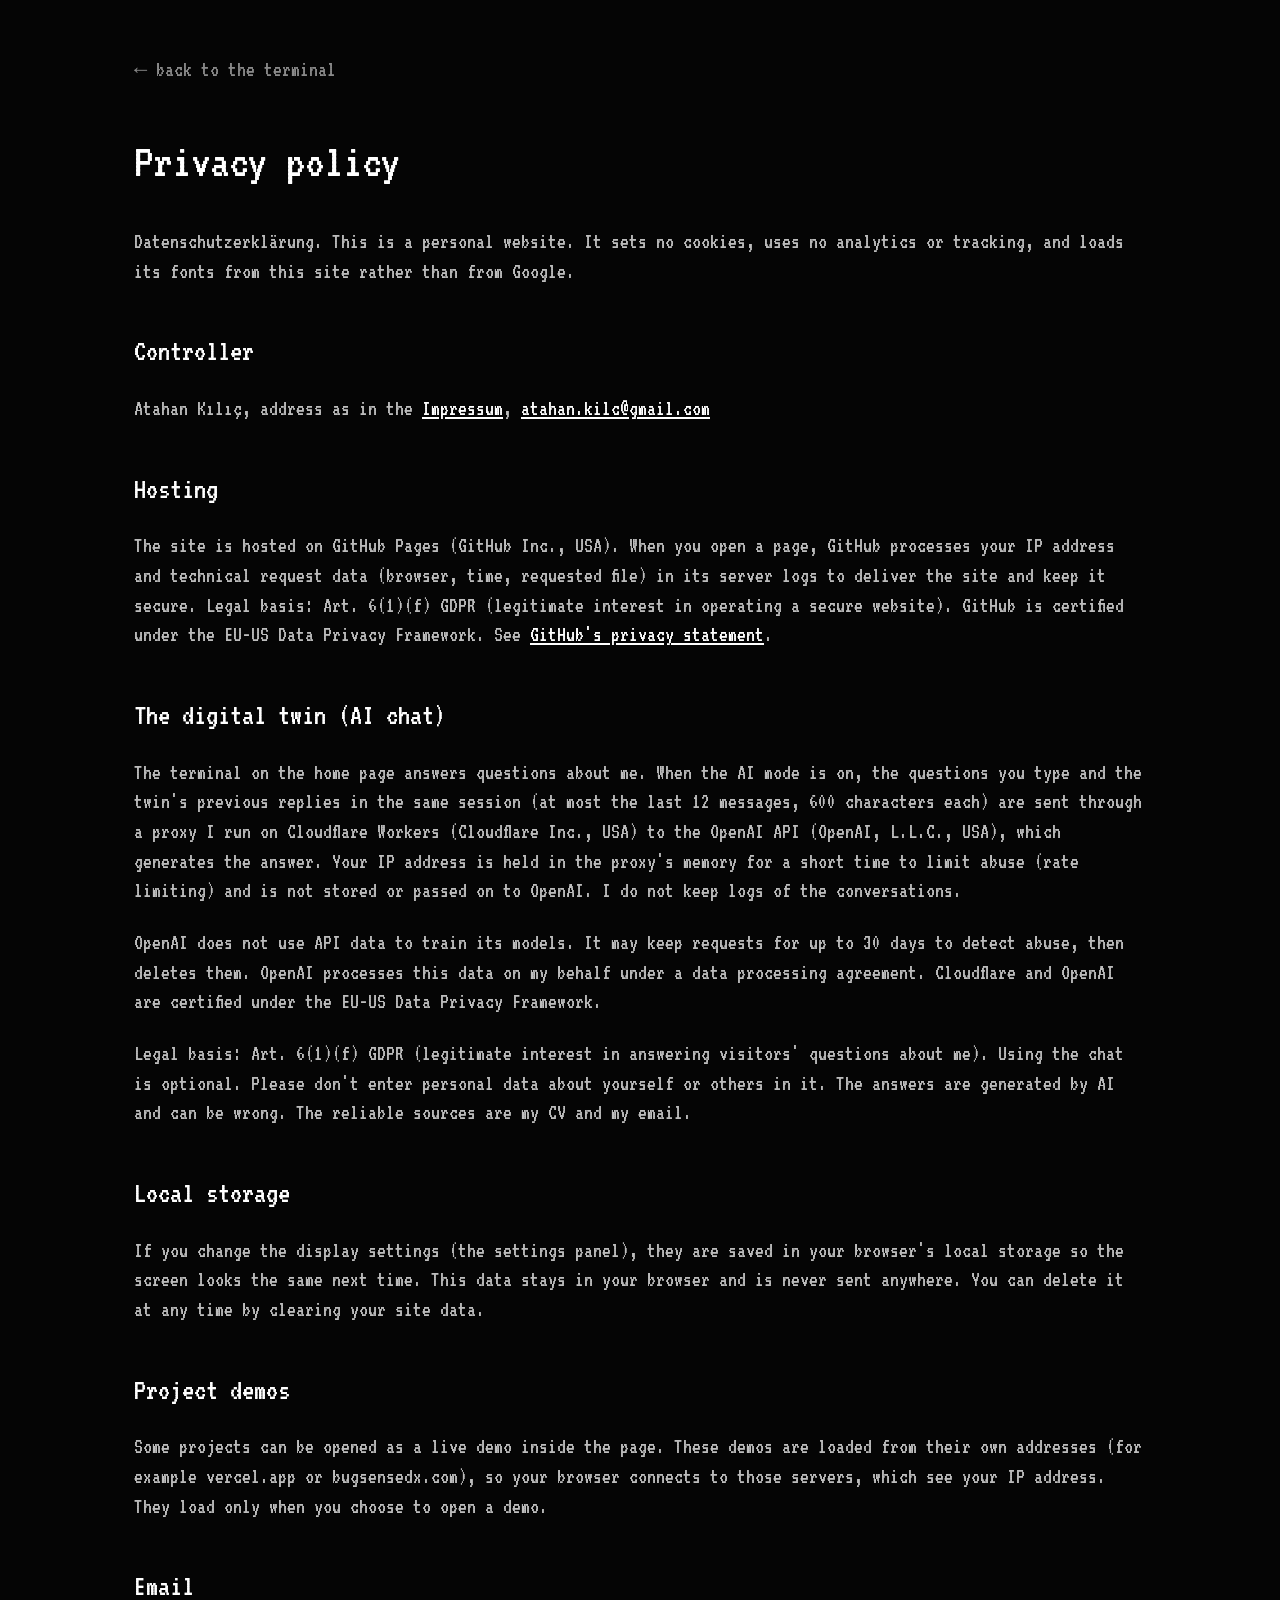
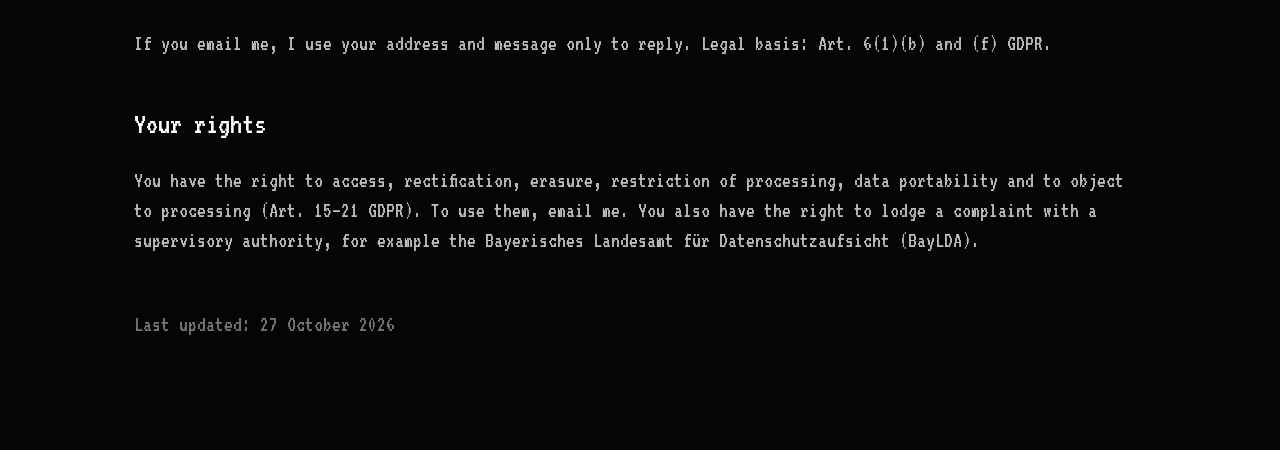
==== privacy.html @ 87390f07 "CRT digital twin portfolio Co-Authored-By: Claude Opus 5.5 <noreply@anthropic.com>" ====
<!doctype html>
<html lang="en">
<head>
<meta charset="utf-8">
<meta name="viewport" content="width=device-width,initial-scale=1">
<meta name="robots" content="noindex">
<title>Privacy — Atahan Kılıç</title>
<link href="assets/fonts/vt323.css" rel="stylesheet">
<link href="assets/legal.css" rel="stylesheet">
</head>
<body>
<a class="back" href="./">← back to the terminal</a>
<h1>Privacy policy</h1>
<p>Datenschutzerklärung. This is a personal website. It sets no cookies, uses no analytics or tracking, and loads its fonts from this site rather than from Google.</p>

<h2>Controller</h2>
<p>Atahan Kılıç, address as in the <a href="impressum.html">Impressum</a>, <a href="mailto:atahan.kilc@gmail.com">atahan.kilc@gmail.com</a></p>

<h2>Hosting</h2>
<p>The site is hosted on GitHub Pages (GitHub Inc., USA). When you open a page, GitHub processes your IP address and technical request data (browser, time, requested file) in its server logs to deliver the site and keep it secure. Legal basis: Art. 6(1)(f) GDPR (legitimate interest in operating a secure website). GitHub is certified under the EU-US Data Privacy Framework. See <a href="https://docs.github.com/en/site-policy/privacy-policies/github-general-privacy-statement">GitHub's privacy statement</a>.</p>

<h2>The digital twin (AI chat)</h2>
<p>The terminal on the home page answers questions about me. When the AI mode is on, the questions you type and the twin's previous replies in the same session (at most the last 12 messages, 600 characters each) are sent through a proxy I run on Cloudflare Workers (Cloudflare Inc., USA) to the OpenAI API (OpenAI, L.L.C., USA), which generates the answer. Your IP address is held in the proxy's memory for a short time to limit abuse (rate limiting) and is not stored or passed on to OpenAI. I do not keep logs of the conversations.</p>
<p>OpenAI does not use API data to train its models. It may keep requests for up to 30 days to detect abuse, then deletes them. OpenAI processes this data on my behalf under a data processing agreement. Cloudflare and OpenAI are certified under the EU-US Data Privacy Framework.</p>
<p>Legal basis: Art. 6(1)(f) GDPR (legitimate interest in answering visitors' questions about me). Using the chat is optional. Please don't enter personal data about yourself or others in it. The answers are generated by AI and can be wrong. The reliable sources are my CV and my email.</p>

<h2>Local storage</h2>
<p>If you change the display settings (the settings panel), they are saved in your browser's local storage so the screen looks the same next time. This data stays in your browser and is never sent anywhere. You can delete it at any time by clearing your site data.</p>

<h2>Project demos</h2>
<p>Some projects can be opened as a live demo inside the page. These demos are loaded from their own addresses (for example vercel.app or bugsensedx.com), so your browser connects to those servers, which see your IP address. They load only when you choose to open a demo.</p>

<h2>Email</h2>
<p>If you email me, I use your address and message only to reply. Legal basis: Art. 6(1)(b) and (f) GDPR.</p>

<h2>Your rights</h2>
<p>You have the right to access, rectification, erasure, restriction of processing, data portability and to object to processing (Art. 15–21 GDPR). To use them, email me. You also have the right to lodge a complaint with a supervisory authority, for example the Bayerisches Landesamt für Datenschutzaufsicht (BayLDA).</p>

<p style="margin-top:2.5rem;color:#777">Last updated: 27 October 2026</p>
</body>
</html>
---- assets/fonts/vt323.css ----
/* VT323 (SIL Open Font License), served from this site so no visitor IP goes to Google */
@font-face {
  font-family: 'VT323'; font-style: normal; font-weight: 400; font-display: swap;
  src: url(vt323-latin-ext.woff2) format('woff2');
  unicode-range: U+0100-02BA, U+02BD-02C5, U+02C7-02CC, U+02CE-02D7, U+02DD-02FF, U+0304, U+0308, U+0329, U+1D00-1DBF, U+1E00-1E9F, U+1EF2-1EFF, U+2020, U+20A0-20AB, U+20AD-20C4, U+2113, U+2C60-2C7F, U+A720-A7FF;
}
@font-face {
  font-family: 'VT323'; font-style: normal; font-weight: 400; font-display: swap;
  src: url(vt323-latin.woff2) format('woff2');
  unicode-range: U+0000-00FF, U+0131, U+0152-0153, U+02BB-02BC, U+02C6, U+02DA, U+02DC, U+0304, U+0308, U+0329, U+2000-206F, U+20AC, U+2122, U+2191, U+2193, U+2212, U+2215, U+FEFF, U+FFFD;
}
---- assets/legal.css ----
html{background:#050505;color:#d6d6d6;font:22px/1.35 VT323,monospace}
body{max-width:46rem;margin:0 auto;padding:2.5rem 1.25rem 4rem}
h1{font-size:2.2rem;font-weight:400;margin:0 0 1.5rem;color:#fff}
h2{font-size:1.4rem;font-weight:400;margin:2rem 0 .4rem;color:#fff}
p,li{color:#bdbdbd}
a{color:#fff}
.back{display:inline-block;margin-bottom:2rem;color:#8a8a8a;text-decoration:none}
.back:hover{color:#fff}
.todo{background:#fff;color:#000;padding:0 .3em}
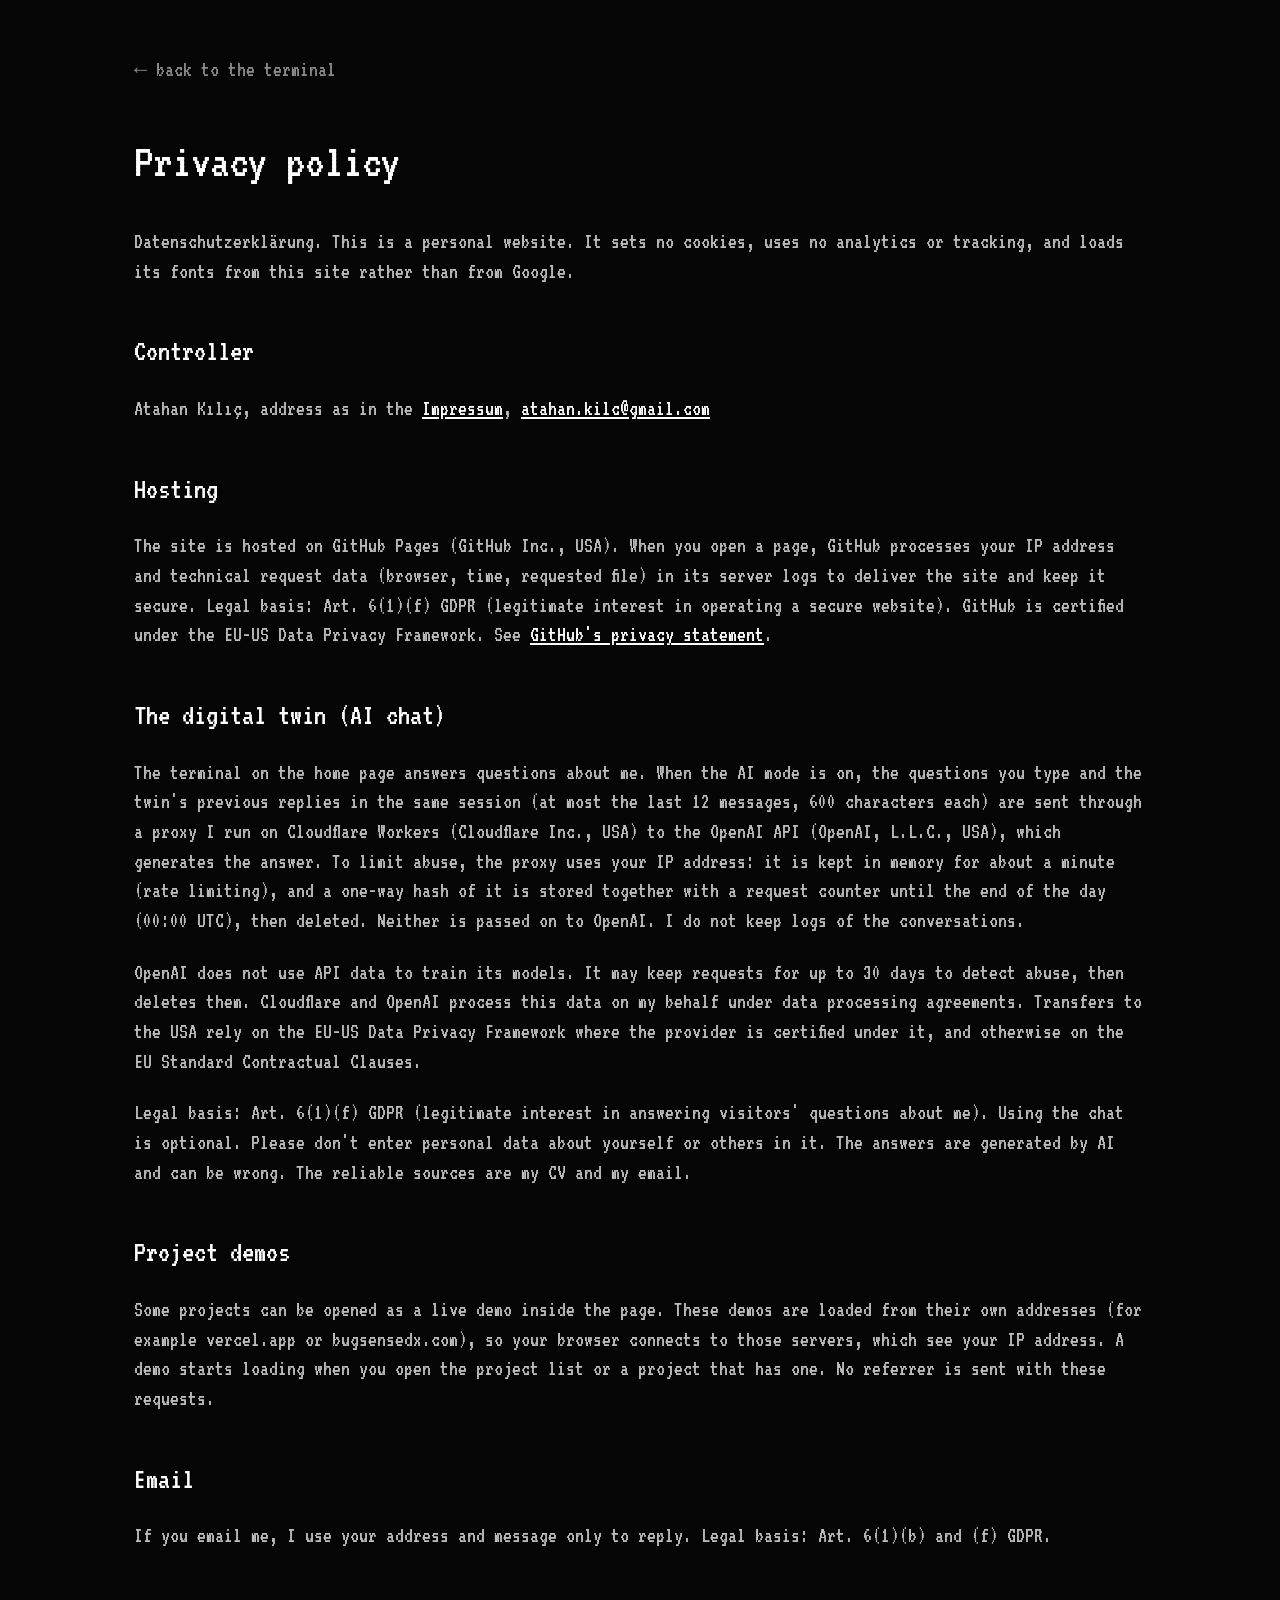
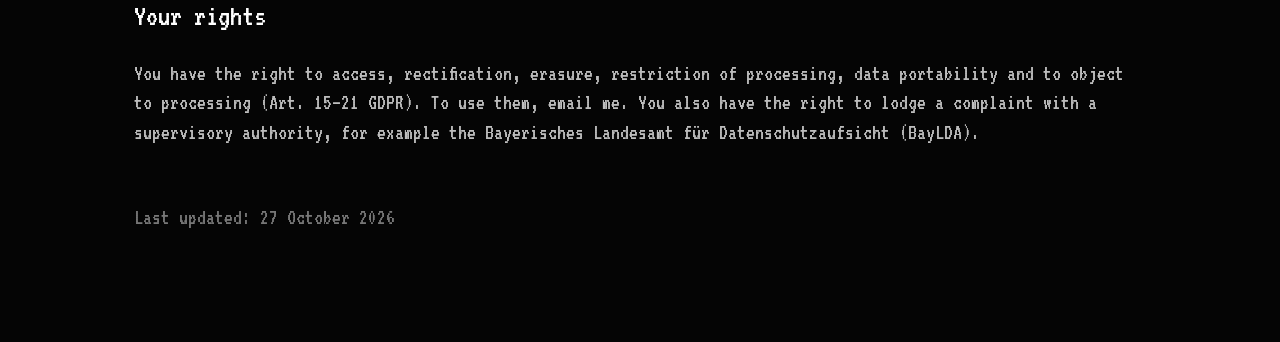
==== commit 494fe07c: "privacy: match what the site and twin actually do Co-Authored-By: Claude Opus 5.5 <noreply@anthropic" ====
--- a/privacy.html
+++ b/privacy.html
@@ -20,15 +20,12 @@
 <p>The site is hosted on GitHub Pages (GitHub Inc., USA). When you open a page, GitHub processes your IP address and technical request data (browser, time, requested file) in its server logs to deliver the site and keep it secure. Legal basis: Art. 6(1)(f) GDPR (legitimate interest in operating a secure website). GitHub is certified under the EU-US Data Privacy Framework. See <a href="https://docs.github.com/en/site-policy/privacy-policies/github-general-privacy-statement">GitHub's privacy statement</a>.</p>
 
 <h2>The digital twin (AI chat)</h2>
-<p>The terminal on the home page answers questions about me. When the AI mode is on, the questions you type and the twin's previous replies in the same session (at most the last 12 messages, 600 characters each) are sent through a proxy I run on Cloudflare Workers (Cloudflare Inc., USA) to the OpenAI API (OpenAI, L.L.C., USA), which generates the answer. Your IP address is held in the proxy's memory for a short time to limit abuse (rate limiting) and is not stored or passed on to OpenAI. I do not keep logs of the conversations.</p>
-<p>OpenAI does not use API data to train its models. It may keep requests for up to 30 days to detect abuse, then deletes them. OpenAI processes this data on my behalf under a data processing agreement. Cloudflare and OpenAI are certified under the EU-US Data Privacy Framework.</p>
+<p>The terminal on the home page answers questions about me. When the AI mode is on, the questions you type and the twin's previous replies in the same session (at most the last 12 messages, 600 characters each) are sent through a proxy I run on Cloudflare Workers (Cloudflare Inc., USA) to the OpenAI API (OpenAI, L.L.C., USA), which generates the answer. To limit abuse, the proxy uses your IP address: it is kept in memory for about a minute (rate limiting), and a one-way hash of it is stored together with a request counter until the end of the day (00:00 UTC), then deleted. Neither is passed on to OpenAI. I do not keep logs of the conversations.</p>
+<p>OpenAI does not use API data to train its models. It may keep requests for up to 30 days to detect abuse, then deletes them. Cloudflare and OpenAI process this data on my behalf under data processing agreements. Transfers to the USA rely on the EU-US Data Privacy Framework where the provider is certified under it, and otherwise on the EU Standard Contractual Clauses.</p>
 <p>Legal basis: Art. 6(1)(f) GDPR (legitimate interest in answering visitors' questions about me). Using the chat is optional. Please don't enter personal data about yourself or others in it. The answers are generated by AI and can be wrong. The reliable sources are my CV and my email.</p>
 
-<h2>Local storage</h2>
-<p>If you change the display settings (the settings panel), they are saved in your browser's local storage so the screen looks the same next time. This data stays in your browser and is never sent anywhere. You can delete it at any time by clearing your site data.</p>
-
 <h2>Project demos</h2>
-<p>Some projects can be opened as a live demo inside the page. These demos are loaded from their own addresses (for example vercel.app or bugsensedx.com), so your browser connects to those servers, which see your IP address. They load only when you choose to open a demo.</p>
+<p>Some projects can be opened as a live demo inside the page. These demos are loaded from their own addresses (for example vercel.app or bugsensedx.com), so your browser connects to those servers, which see your IP address. A demo starts loading when you open the project list or a project that has one. No referrer is sent with these requests.</p>
 
 <h2>Email</h2>
 <p>If you email me, I use your address and message only to reply. Legal basis: Art. 6(1)(b) and (f) GDPR.</p>
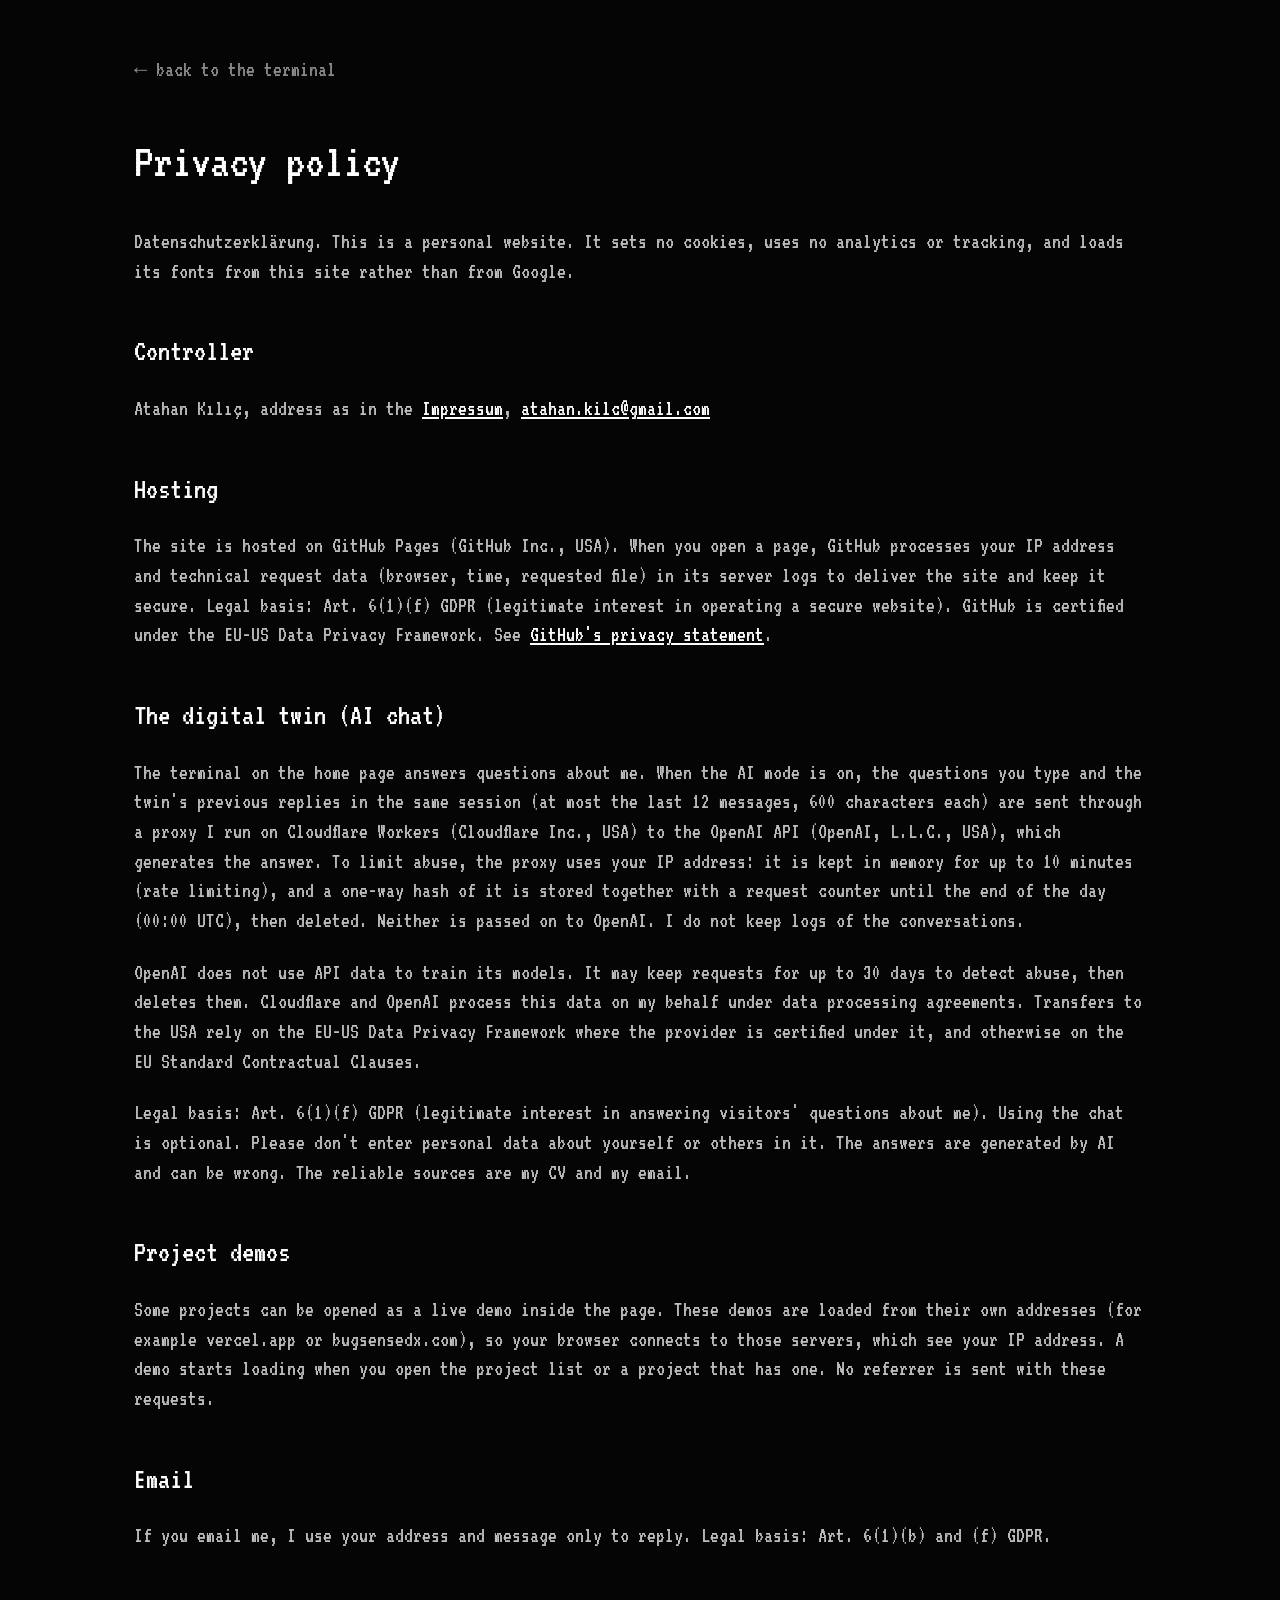
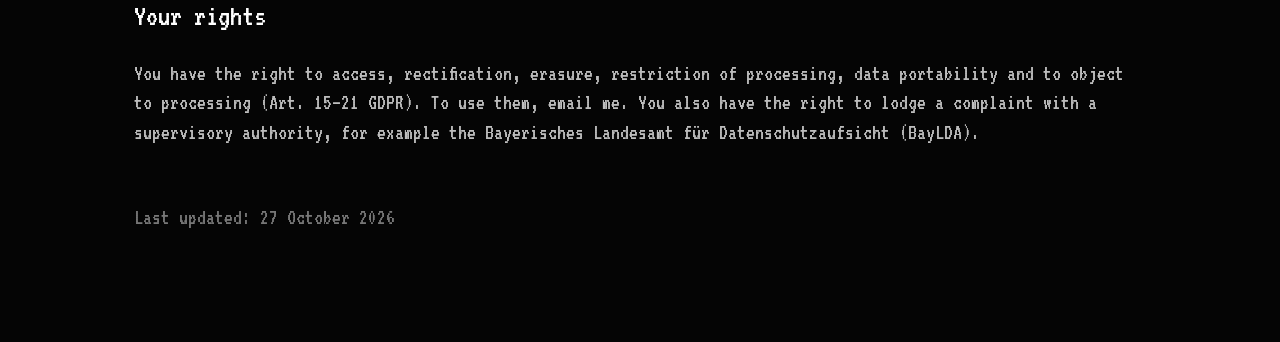
==== commit c265b02e: "privacy: correct rate-limit window Co-Authored-By: Claude Opus 5.5 <noreply@anthropic.com>" ====
--- a/privacy.html
+++ b/privacy.html
@@ -20,7 +20,7 @@
 <p>The site is hosted on GitHub Pages (GitHub Inc., USA). When you open a page, GitHub processes your IP address and technical request data (browser, time, requested file) in its server logs to deliver the site and keep it secure. Legal basis: Art. 6(1)(f) GDPR (legitimate interest in operating a secure website). GitHub is certified under the EU-US Data Privacy Framework. See <a href="https://docs.github.com/en/site-policy/privacy-policies/github-general-privacy-statement">GitHub's privacy statement</a>.</p>
 
 <h2>The digital twin (AI chat)</h2>
-<p>The terminal on the home page answers questions about me. When the AI mode is on, the questions you type and the twin's previous replies in the same session (at most the last 12 messages, 600 characters each) are sent through a proxy I run on Cloudflare Workers (Cloudflare Inc., USA) to the OpenAI API (OpenAI, L.L.C., USA), which generates the answer. To limit abuse, the proxy uses your IP address: it is kept in memory for about a minute (rate limiting), and a one-way hash of it is stored together with a request counter until the end of the day (00:00 UTC), then deleted. Neither is passed on to OpenAI. I do not keep logs of the conversations.</p>
+<p>The terminal on the home page answers questions about me. When the AI mode is on, the questions you type and the twin's previous replies in the same session (at most the last 12 messages, 600 characters each) are sent through a proxy I run on Cloudflare Workers (Cloudflare Inc., USA) to the OpenAI API (OpenAI, L.L.C., USA), which generates the answer. To limit abuse, the proxy uses your IP address: it is kept in memory for up to 10 minutes (rate limiting), and a one-way hash of it is stored together with a request counter until the end of the day (00:00 UTC), then deleted. Neither is passed on to OpenAI. I do not keep logs of the conversations.</p>
 <p>OpenAI does not use API data to train its models. It may keep requests for up to 30 days to detect abuse, then deletes them. Cloudflare and OpenAI process this data on my behalf under data processing agreements. Transfers to the USA rely on the EU-US Data Privacy Framework where the provider is certified under it, and otherwise on the EU Standard Contractual Clauses.</p>
 <p>Legal basis: Art. 6(1)(f) GDPR (legitimate interest in answering visitors' questions about me). Using the chat is optional. Please don't enter personal data about yourself or others in it. The answers are generated by AI and can be wrong. The reliable sources are my CV and my email.</p>
 
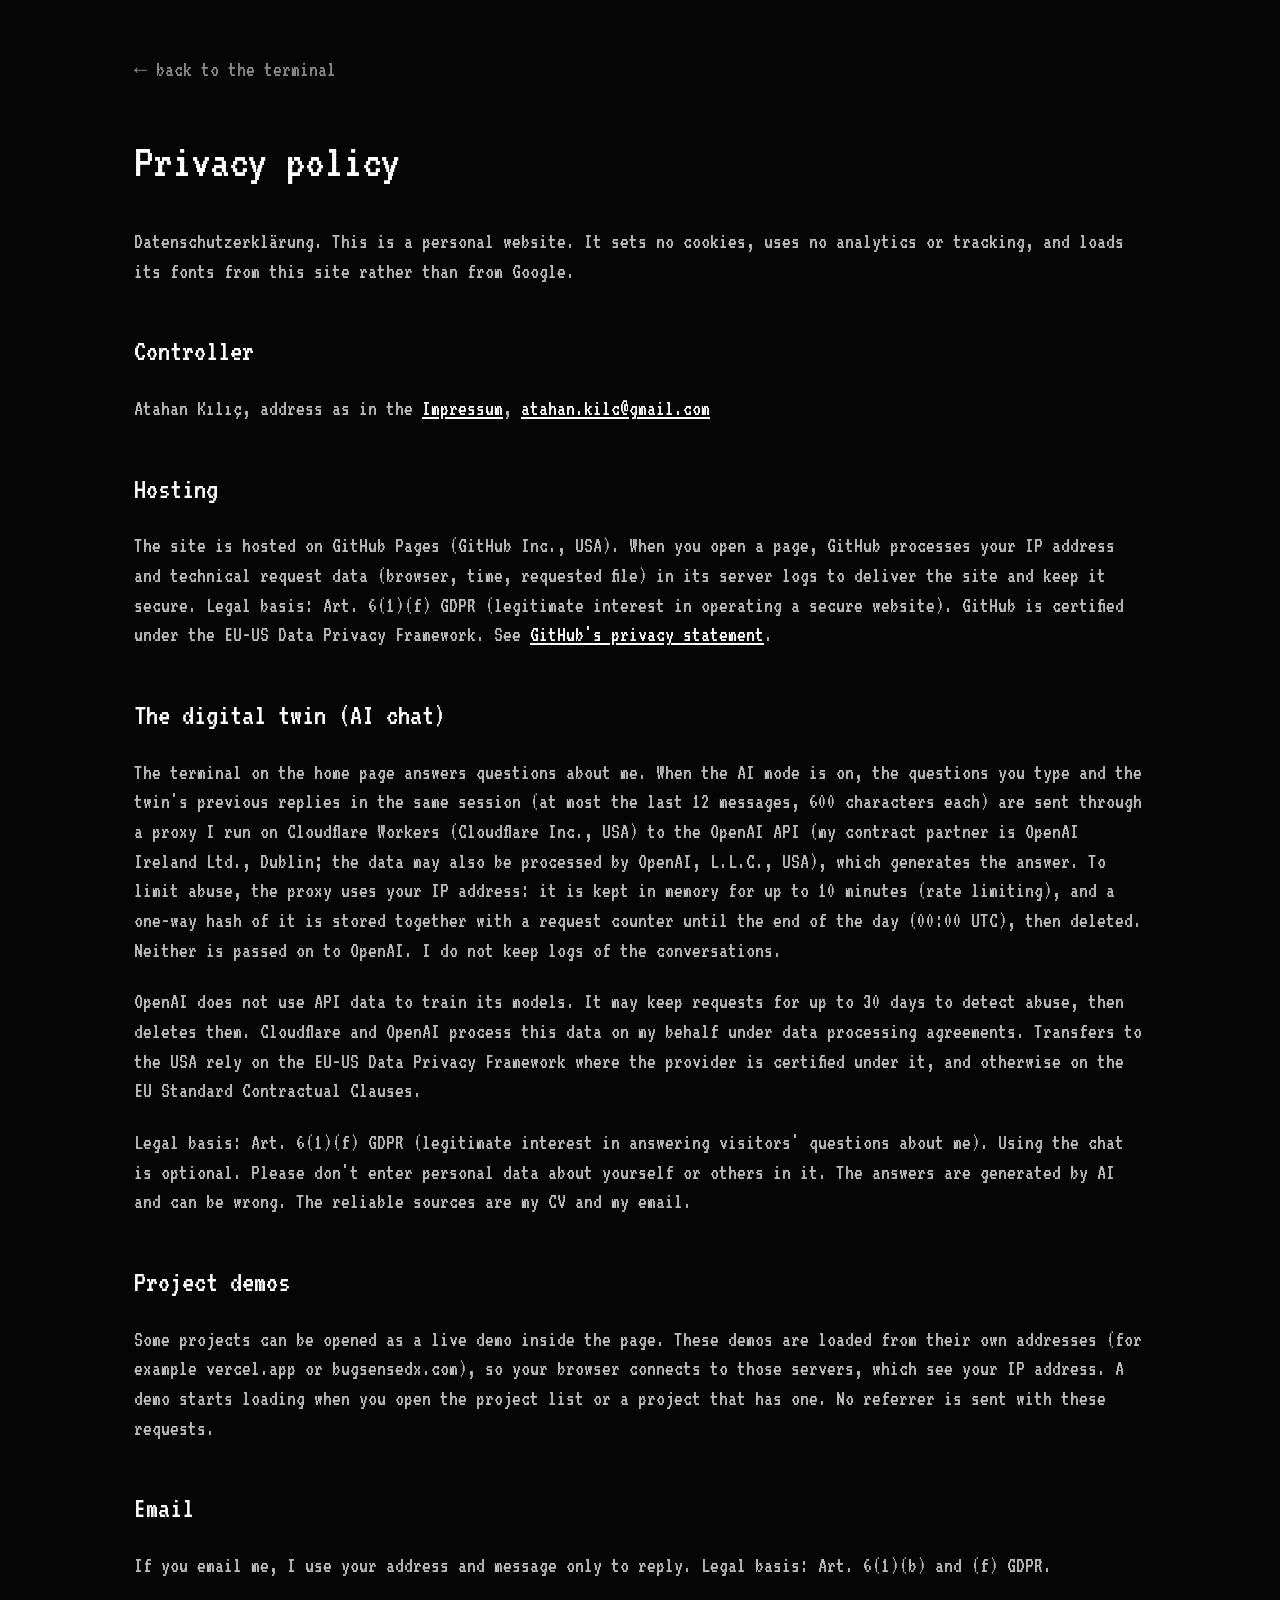
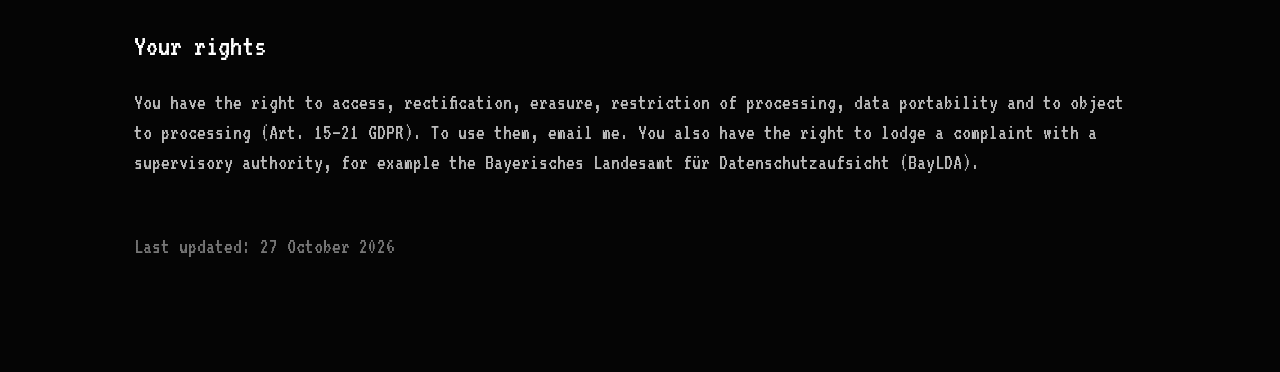
==== commit 520a9ea8: "privacy: name OpenAI Ireland as the contracting entity Co-Authored-By: Claude Opus 5.5 <noreply@anth" ====
--- a/privacy.html
+++ b/privacy.html
@@ -20,7 +20,7 @@
 <p>The site is hosted on GitHub Pages (GitHub Inc., USA). When you open a page, GitHub processes your IP address and technical request data (browser, time, requested file) in its server logs to deliver the site and keep it secure. Legal basis: Art. 6(1)(f) GDPR (legitimate interest in operating a secure website). GitHub is certified under the EU-US Data Privacy Framework. See <a href="https://docs.github.com/en/site-policy/privacy-policies/github-general-privacy-statement">GitHub's privacy statement</a>.</p>
 
 <h2>The digital twin (AI chat)</h2>
-<p>The terminal on the home page answers questions about me. When the AI mode is on, the questions you type and the twin's previous replies in the same session (at most the last 12 messages, 600 characters each) are sent through a proxy I run on Cloudflare Workers (Cloudflare Inc., USA) to the OpenAI API (OpenAI, L.L.C., USA), which generates the answer. To limit abuse, the proxy uses your IP address: it is kept in memory for up to 10 minutes (rate limiting), and a one-way hash of it is stored together with a request counter until the end of the day (00:00 UTC), then deleted. Neither is passed on to OpenAI. I do not keep logs of the conversations.</p>
+<p>The terminal on the home page answers questions about me. When the AI mode is on, the questions you type and the twin's previous replies in the same session (at most the last 12 messages, 600 characters each) are sent through a proxy I run on Cloudflare Workers (Cloudflare Inc., USA) to the OpenAI API (my contract partner is OpenAI Ireland Ltd., Dublin; the data may also be processed by OpenAI, L.L.C., USA), which generates the answer. To limit abuse, the proxy uses your IP address: it is kept in memory for up to 10 minutes (rate limiting), and a one-way hash of it is stored together with a request counter until the end of the day (00:00 UTC), then deleted. Neither is passed on to OpenAI. I do not keep logs of the conversations.</p>
 <p>OpenAI does not use API data to train its models. It may keep requests for up to 30 days to detect abuse, then deletes them. Cloudflare and OpenAI process this data on my behalf under data processing agreements. Transfers to the USA rely on the EU-US Data Privacy Framework where the provider is certified under it, and otherwise on the EU Standard Contractual Clauses.</p>
 <p>Legal basis: Art. 6(1)(f) GDPR (legitimate interest in answering visitors' questions about me). Using the chat is optional. Please don't enter personal data about yourself or others in it. The answers are generated by AI and can be wrong. The reliable sources are my CV and my email.</p>
 
